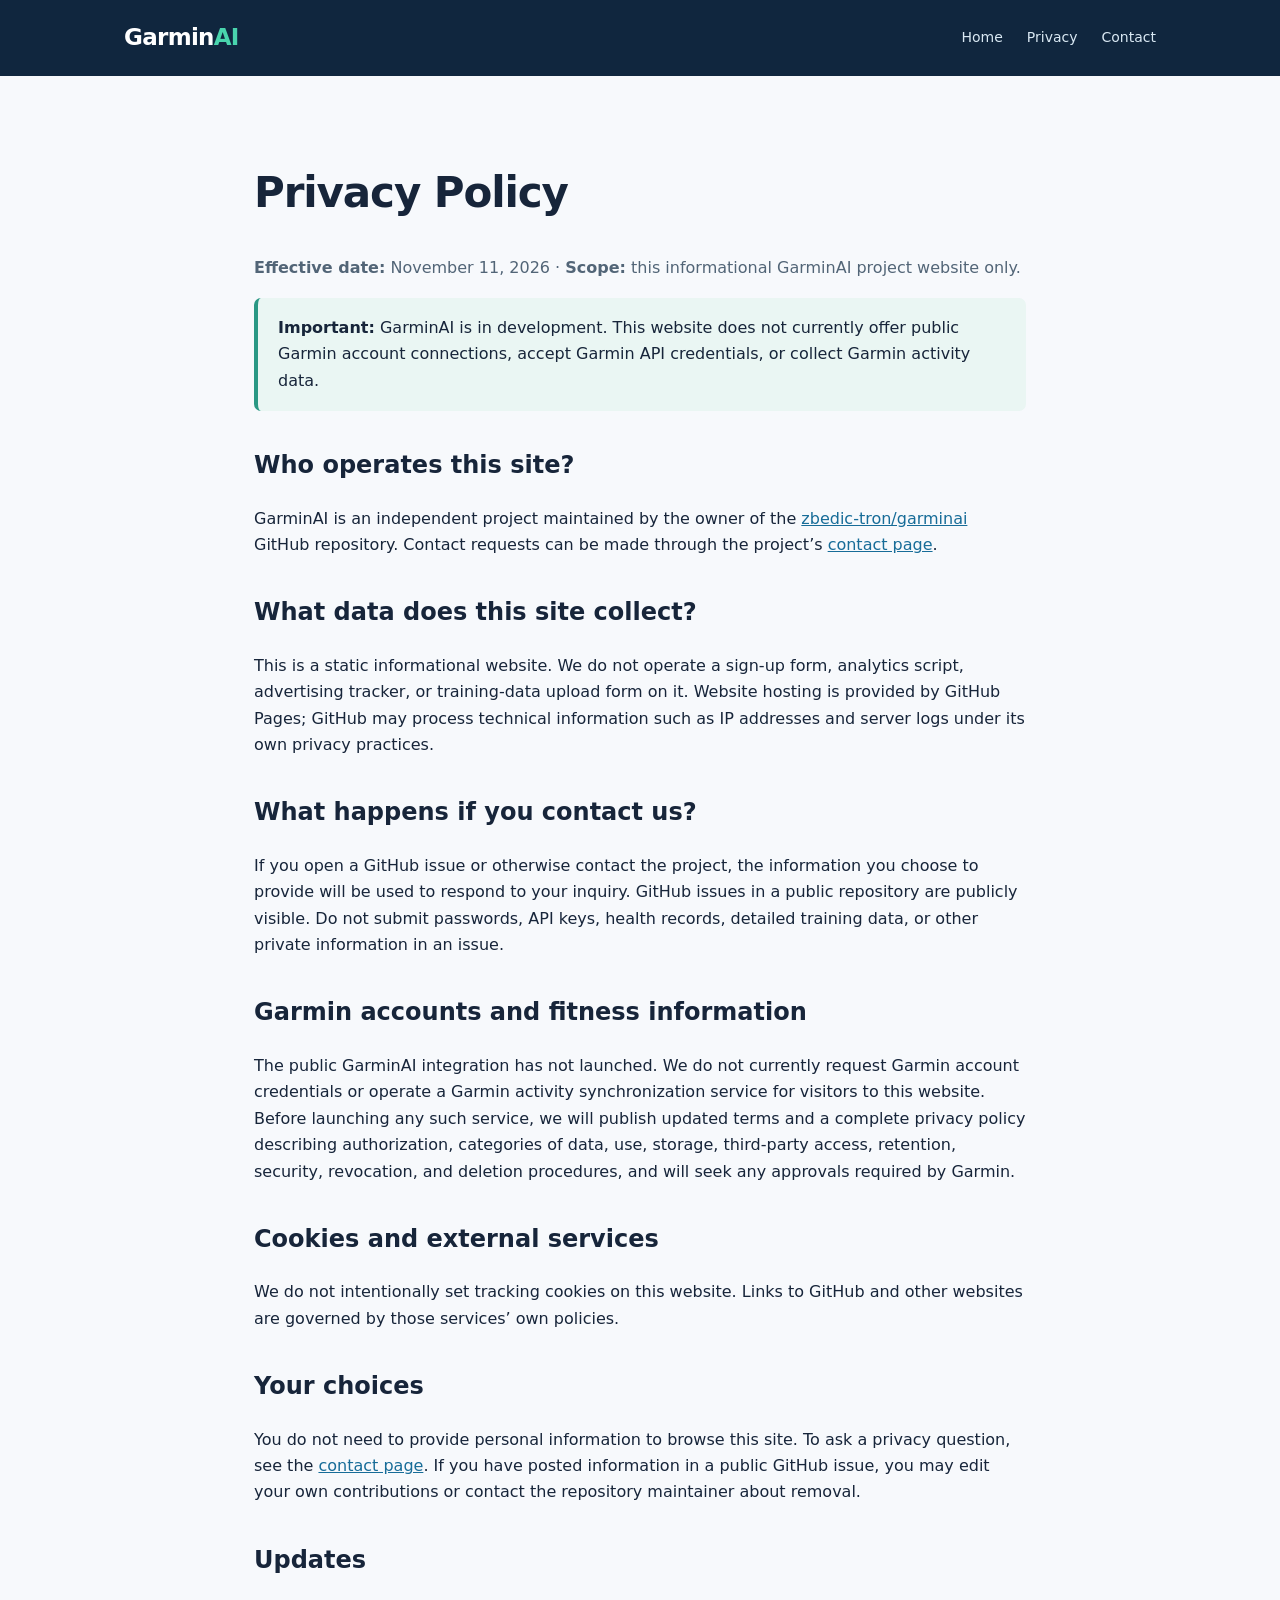
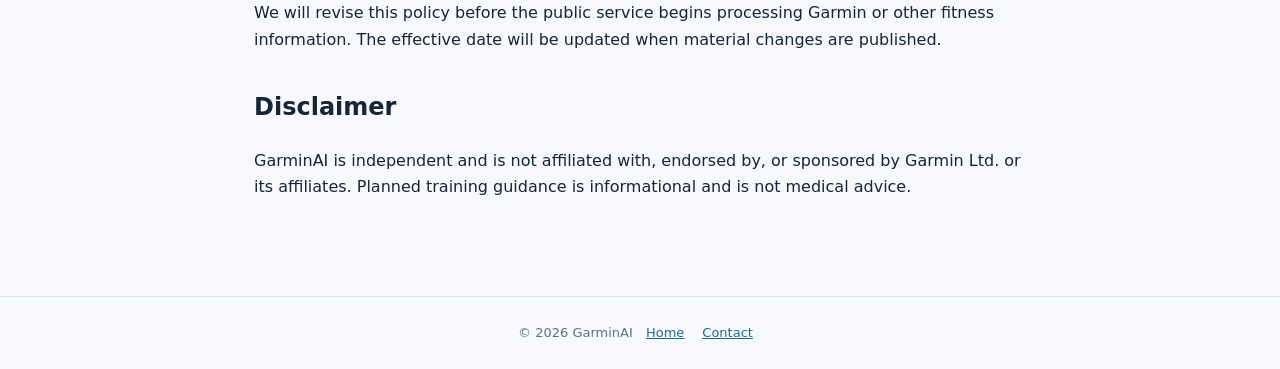
==== privacy.html @ ea96f56f "Add files via upload" ====
<!DOCTYPE html><html lang="en"><head><meta charset="UTF-8"><meta name="viewport" content="width=device-width,initial-scale=1"><meta name="description" content="GarminAI privacy policy for its informational project website."><title>Privacy Policy | GarminAI</title><link rel="stylesheet" href="style.css"></head><body><header><nav><a class="brand" href="index.html">Garmin<span>AI</span></a><div class="links"><a href="index.html">Home</a><a href="privacy.html">Privacy</a><a href="contact.html">Contact</a></div></nav></header><main class="page"><h1>Privacy Policy</h1><p class="muted"><strong>Effective date:</strong> November 11, 2026 · <strong>Scope:</strong> this informational GarminAI project website only.</p><div class="note"><strong>Important:</strong> GarminAI is in development. This website does not currently offer public Garmin account connections, accept Garmin API credentials, or collect Garmin activity data.</div><h2>Who operates this site?</h2><p>GarminAI is an independent project maintained by the owner of the <a href="https://github.com/zbedic-tron/garminai">zbedic-tron/garminai</a> GitHub repository. Contact requests can be made through the project’s <a href="contact.html">contact page</a>.</p><h2>What data does this site collect?</h2><p>This is a static informational website. We do not operate a sign-up form, analytics script, advertising tracker, or training-data upload form on it. Website hosting is provided by GitHub Pages; GitHub may process technical information such as IP addresses and server logs under its own privacy practices.</p><h2>What happens if you contact us?</h2><p>If you open a GitHub issue or otherwise contact the project, the information you choose to provide will be used to respond to your inquiry. GitHub issues in a public repository are publicly visible. Do not submit passwords, API keys, health records, detailed training data, or other private information in an issue.</p><h2>Garmin accounts and fitness information</h2><p>The public GarminAI integration has not launched. We do not currently request Garmin account credentials or operate a Garmin activity synchronization service for visitors to this website. Before launching any such service, we will publish updated terms and a complete privacy policy describing authorization, categories of data, use, storage, third-party access, retention, security, revocation, and deletion procedures, and will seek any approvals required by Garmin.</p><h2>Cookies and external services</h2><p>We do not intentionally set tracking cookies on this website. Links to GitHub and other websites are governed by those services’ own policies.</p><h2>Your choices</h2><p>You do not need to provide personal information to browse this site. To ask a privacy question, see the <a href="contact.html">contact page</a>. If you have posted information in a public GitHub issue, you may edit your own contributions or contact the repository maintainer about removal.</p><h2>Updates</h2><p>We will revise this policy before the public service begins processing Garmin or other fitness information. The effective date will be updated when material changes are published.</p><h2>Disclaimer</h2><p>GarminAI is independent and is not affiliated with, endorsed by, or sponsored by Garmin Ltd. or its affiliates. Planned training guidance is informational and is not medical advice.</p></main><footer>© 2026 GarminAI <a href="index.html">Home</a><a href="contact.html">Contact</a></footer></body></html>
---- style.css ----
:root{font-family:Inter,ui-sans-serif,system-ui,-apple-system,'Segoe UI',sans-serif;color:#17253a;background:#f7f9fc}*{box-sizing:border-box}body{margin:0;line-height:1.65}a{color:#176c98}a:focus-visible{outline:3px solid #f9ae42}header{background:#10263e;color:#fff}nav{max-width:1080px;margin:auto;display:flex;align-items:center;justify-content:space-between;padding:19px 24px;gap:20px;flex-wrap:wrap}.brand{font-size:23px;font-weight:800;letter-spacing:-.7px;color:#fff;text-decoration:none}.brand span{color:#49d4ad}nav .links{display:flex;gap:24px}nav .links a{color:#d9e8f3;text-decoration:none;font-size:14px}nav .links a:hover{text-decoration:underline}main{max-width:1080px;margin:auto;padding:54px 24px 80px}.hero{background:linear-gradient(120deg,#102b48,#196c73);border-radius:24px;padding:56px;color:white;margin-bottom:36px}.eyebrow{text-transform:uppercase;letter-spacing:1.7px;color:#7ee8cb;font-size:12px;font-weight:800}.hero h1{font-size:clamp(34px,5vw,56px);line-height:1.12;letter-spacing:-1.6px;max-width:770px;margin:18px 0}.hero p{max-width:710px;color:#e1f0f2;font-size:18px}.pill{display:inline-flex;align-items:center;border:1px solid #7ee8cb;color:#c7ffed;border-radius:999px;padding:5px 13px;font-size:12px;font-weight:700}.grid{display:grid;grid-template-columns:repeat(auto-fit,minmax(230px,1fr));gap:18px}.tile{background:white;border:1px solid #e1e8ef;border-radius:18px;padding:26px;box-shadow:0 3px 12px #11284108}.tile h3{margin:0 0 9px}.tile p{margin:0;color:#4c5e70}.section{margin:48px 0}.section h2{font-size:30px;letter-spacing:-.7px;margin-bottom:12px}.muted{color:#526577}.note{border-left:4px solid #2a9884;background:#eaf6f3;padding:17px 20px;border-radius:7px}.page{max-width:820px}.page h1{font-size:42px;letter-spacing:-1.1px}.page h2{margin-top:35px}.page li{margin:8px 0}footer{border-top:1px solid #dce6ed;padding:25px 24px;text-align:center;color:#607184;font-size:13px}footer a{margin:0 9px}@media(max-width:600px){.hero{padding:34px 26px}main{padding-top:25px}}
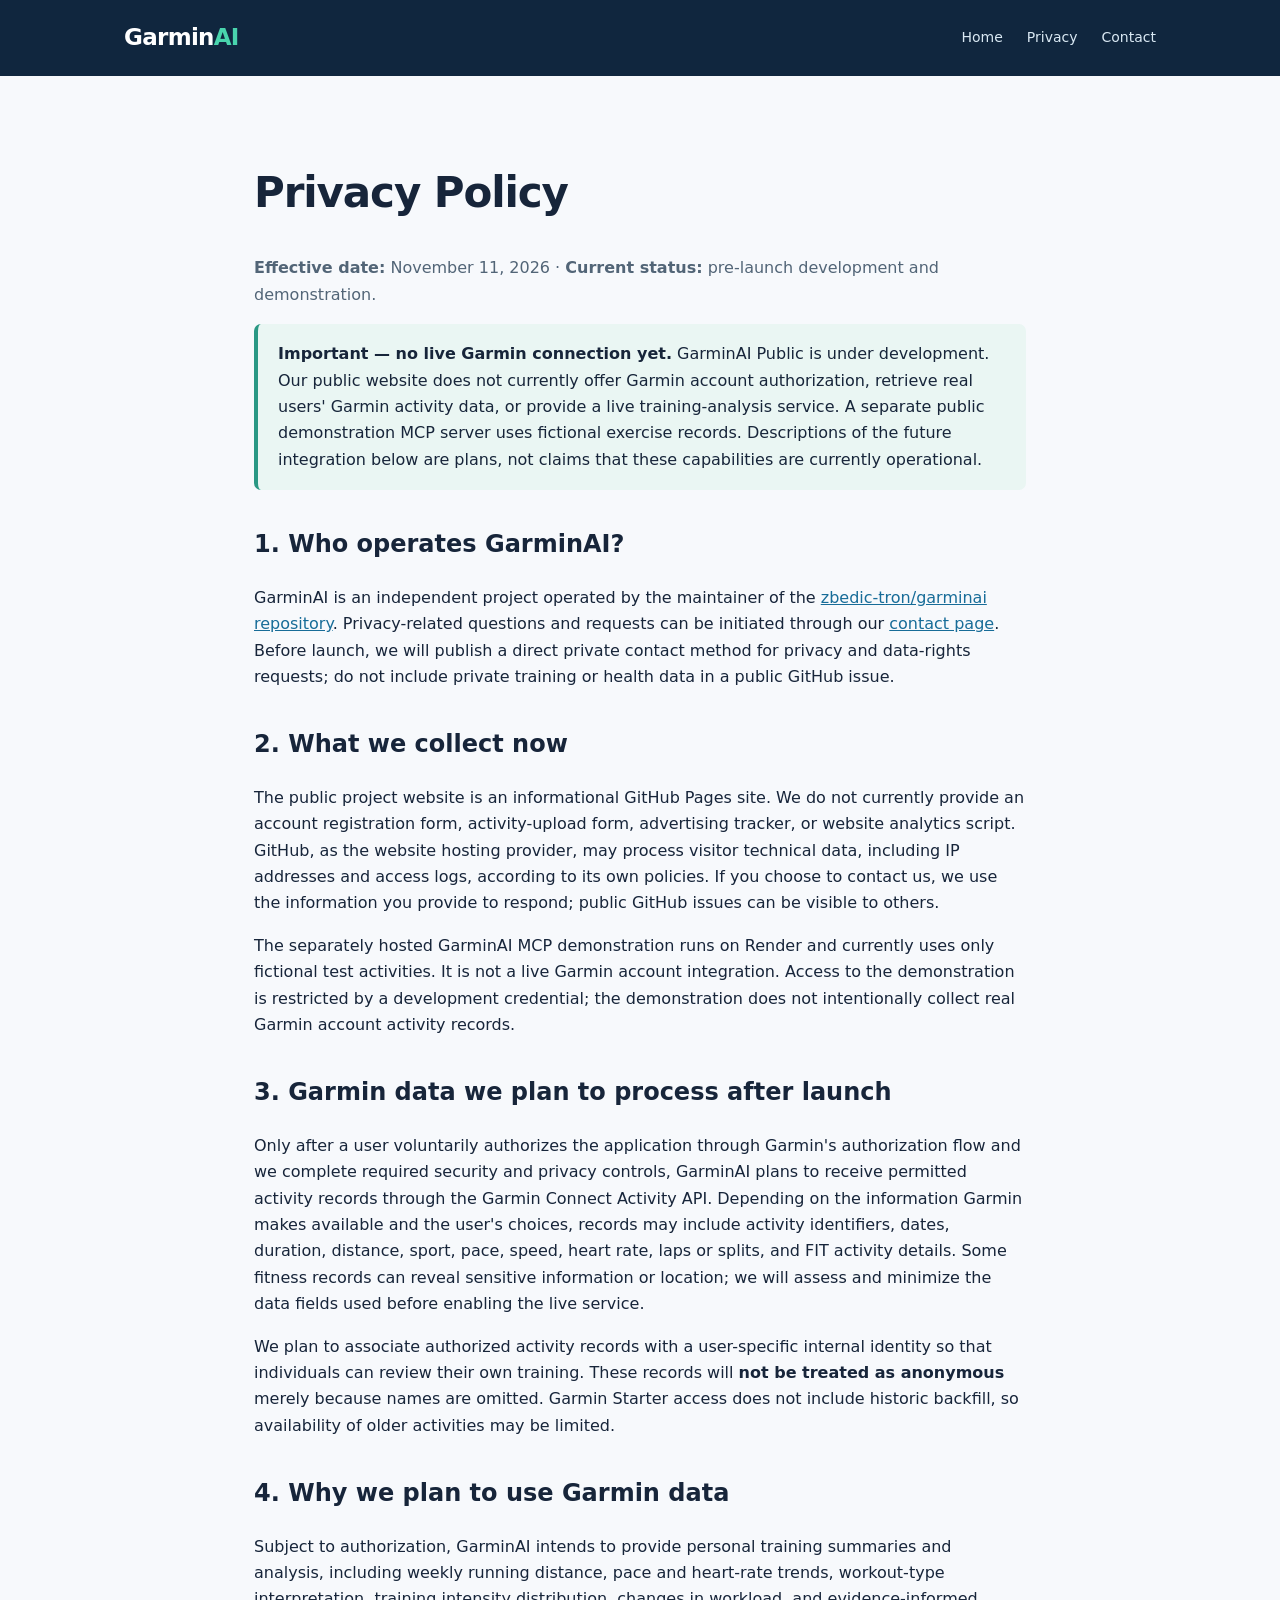
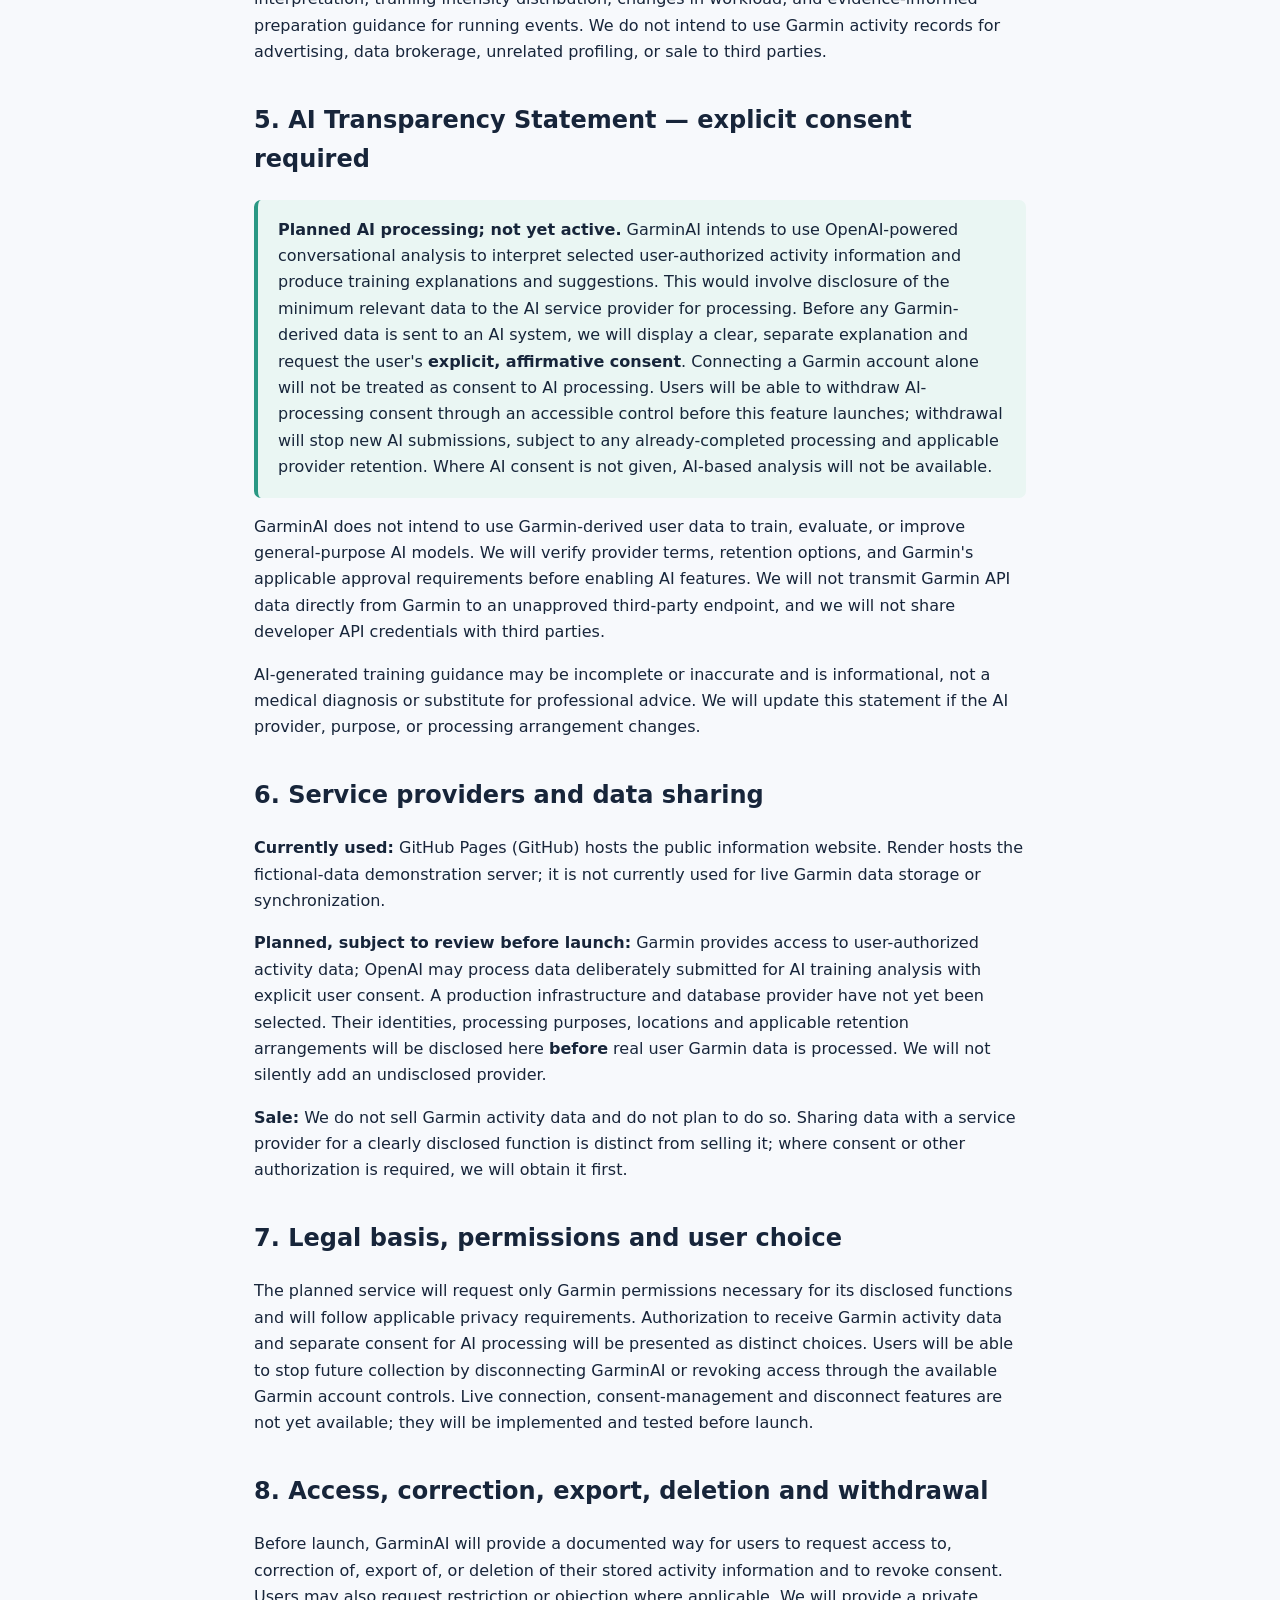
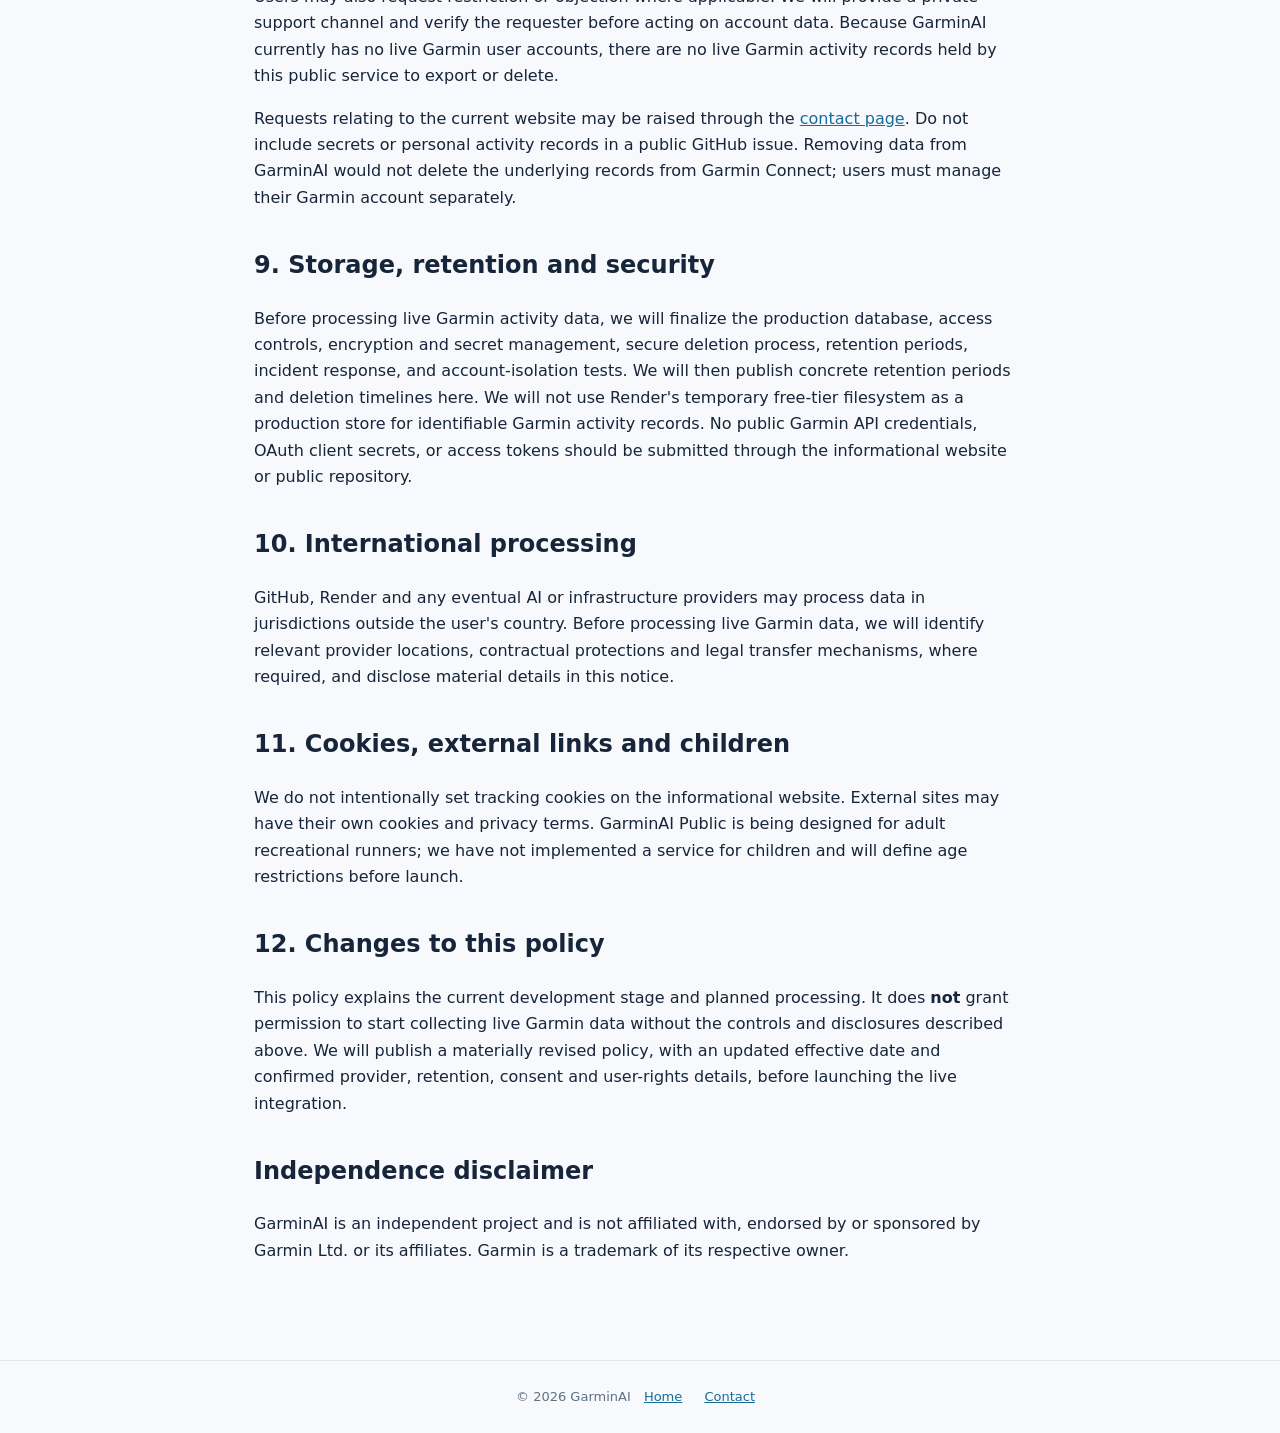
==== commit 7d93b0a3: "Add files via upload" ====
--- a/privacy.html
+++ b/privacy.html
@@ -1 +1,71 @@
-<!DOCTYPE html><html lang="en"><head><meta charset="UTF-8"><meta name="viewport" content="width=device-width,initial-scale=1"><meta name="description" content="GarminAI privacy policy for its informational project website."><title>Privacy Policy | GarminAI</title><link rel="stylesheet" href="style.css"></head><body><header><nav><a class="brand" href="index.html">Garmin<span>AI</span></a><div class="links"><a href="index.html">Home</a><a href="privacy.html">Privacy</a><a href="contact.html">Contact</a></div></nav></header><main class="page"><h1>Privacy Policy</h1><p class="muted"><strong>Effective date:</strong> November 11, 2026 · <strong>Scope:</strong> this informational GarminAI project website only.</p><div class="note"><strong>Important:</strong> GarminAI is in development. This website does not currently offer public Garmin account connections, accept Garmin API credentials, or collect Garmin activity data.</div><h2>Who operates this site?</h2><p>GarminAI is an independent project maintained by the owner of the <a href="https://github.com/zbedic-tron/garminai">zbedic-tron/garminai</a> GitHub repository. Contact requests can be made through the project’s <a href="contact.html">contact page</a>.</p><h2>What data does this site collect?</h2><p>This is a static informational website. We do not operate a sign-up form, analytics script, advertising tracker, or training-data upload form on it. Website hosting is provided by GitHub Pages; GitHub may process technical information such as IP addresses and server logs under its own privacy practices.</p><h2>What happens if you contact us?</h2><p>If you open a GitHub issue or otherwise contact the project, the information you choose to provide will be used to respond to your inquiry. GitHub issues in a public repository are publicly visible. Do not submit passwords, API keys, health records, detailed training data, or other private information in an issue.</p><h2>Garmin accounts and fitness information</h2><p>The public GarminAI integration has not launched. We do not currently request Garmin account credentials or operate a Garmin activity synchronization service for visitors to this website. Before launching any such service, we will publish updated terms and a complete privacy policy describing authorization, categories of data, use, storage, third-party access, retention, security, revocation, and deletion procedures, and will seek any approvals required by Garmin.</p><h2>Cookies and external services</h2><p>We do not intentionally set tracking cookies on this website. Links to GitHub and other websites are governed by those services’ own policies.</p><h2>Your choices</h2><p>You do not need to provide personal information to browse this site. To ask a privacy question, see the <a href="contact.html">contact page</a>. If you have posted information in a public GitHub issue, you may edit your own contributions or contact the repository maintainer about removal.</p><h2>Updates</h2><p>We will revise this policy before the public service begins processing Garmin or other fitness information. The effective date will be updated when material changes are published.</p><h2>Disclaimer</h2><p>GarminAI is independent and is not affiliated with, endorsed by, or sponsored by Garmin Ltd. or its affiliates. Planned training guidance is informational and is not medical advice.</p></main><footer>© 2026 GarminAI <a href="index.html">Home</a><a href="contact.html">Contact</a></footer></body></html>
+<!DOCTYPE html>
+<html lang="en">
+<head>
+  <meta charset="UTF-8">
+  <meta name="viewport" content="width=device-width, initial-scale=1">
+  <meta name="description" content="GarminAI privacy policy, planned Garmin Connect integration, and AI transparency statement.">
+  <title>Privacy Policy | GarminAI</title>
+  <link rel="stylesheet" href="style.css">
+</head>
+<body>
+<header>
+  <nav>
+    <a class="brand" href="index.html">Garmin<span>AI</span></a>
+    <div class="links"><a href="index.html">Home</a><a href="privacy.html">Privacy</a><a href="contact.html">Contact</a></div>
+  </nav>
+</header>
+<main class="page">
+  <h1>Privacy Policy</h1>
+  <p class="muted"><strong>Effective date:</strong> November 11, 2026 · <strong>Current status:</strong> pre-launch development and demonstration.</p>
+
+  <div class="note"><strong>Important — no live Garmin connection yet.</strong> GarminAI Public is under development. Our public website does not currently offer Garmin account authorization, retrieve real users' Garmin activity data, or provide a live training-analysis service. A separate public demonstration MCP server uses fictional exercise records. Descriptions of the future integration below are plans, not claims that these capabilities are currently operational.</div>
+
+  <h2>1. Who operates GarminAI?</h2>
+  <p>GarminAI is an independent project operated by the maintainer of the <a href="https://github.com/zbedic-tron/garminai">zbedic-tron/garminai repository</a>. Privacy-related questions and requests can be initiated through our <a href="contact.html">contact page</a>. Before launch, we will publish a direct private contact method for privacy and data-rights requests; do not include private training or health data in a public GitHub issue.</p>
+
+  <h2>2. What we collect now</h2>
+  <p>The public project website is an informational GitHub Pages site. We do not currently provide an account registration form, activity-upload form, advertising tracker, or website analytics script. GitHub, as the website hosting provider, may process visitor technical data, including IP addresses and access logs, according to its own policies. If you choose to contact us, we use the information you provide to respond; public GitHub issues can be visible to others.</p>
+  <p>The separately hosted GarminAI MCP demonstration runs on Render and currently uses only fictional test activities. It is not a live Garmin account integration. Access to the demonstration is restricted by a development credential; the demonstration does not intentionally collect real Garmin account activity records.</p>
+
+  <h2>3. Garmin data we plan to process after launch</h2>
+  <p>Only after a user voluntarily authorizes the application through Garmin's authorization flow and we complete required security and privacy controls, GarminAI plans to receive permitted activity records through the Garmin Connect Activity API. Depending on the information Garmin makes available and the user's choices, records may include activity identifiers, dates, duration, distance, sport, pace, speed, heart rate, laps or splits, and FIT activity details. Some fitness records can reveal sensitive information or location; we will assess and minimize the data fields used before enabling the live service.</p>
+  <p>We plan to associate authorized activity records with a user-specific internal identity so that individuals can review their own training. These records will <strong>not be treated as anonymous</strong> merely because names are omitted. Garmin Starter access does not include historic backfill, so availability of older activities may be limited.</p>
+
+  <h2>4. Why we plan to use Garmin data</h2>
+  <p>Subject to authorization, GarminAI intends to provide personal training summaries and analysis, including weekly running distance, pace and heart-rate trends, workout-type interpretation, training intensity distribution, changes in workload, and evidence-informed preparation guidance for running events. We do not intend to use Garmin activity records for advertising, data brokerage, unrelated profiling, or sale to third parties.</p>
+
+  <h2>5. AI Transparency Statement — explicit consent required</h2>
+  <div class="note"><strong>Planned AI processing; not yet active.</strong> GarminAI intends to use OpenAI-powered conversational analysis to interpret selected user-authorized activity information and produce training explanations and suggestions. This would involve disclosure of the minimum relevant data to the AI service provider for processing. Before any Garmin-derived data is sent to an AI system, we will display a clear, separate explanation and request the user's <strong>explicit, affirmative consent</strong>. Connecting a Garmin account alone will not be treated as consent to AI processing. Users will be able to withdraw AI-processing consent through an accessible control before this feature launches; withdrawal will stop new AI submissions, subject to any already-completed processing and applicable provider retention. Where AI consent is not given, AI-based analysis will not be available.</div>
+  <p>GarminAI does not intend to use Garmin-derived user data to train, evaluate, or improve general-purpose AI models. We will verify provider terms, retention options, and Garmin's applicable approval requirements before enabling AI features. We will not transmit Garmin API data directly from Garmin to an unapproved third-party endpoint, and we will not share developer API credentials with third parties.</p>
+  <p>AI-generated training guidance may be incomplete or inaccurate and is informational, not a medical diagnosis or substitute for professional advice. We will update this statement if the AI provider, purpose, or processing arrangement changes.</p>
+
+  <h2>6. Service providers and data sharing</h2>
+  <p><strong>Currently used:</strong> GitHub Pages (GitHub) hosts the public information website. Render hosts the fictional-data demonstration server; it is not currently used for live Garmin data storage or synchronization.</p>
+  <p><strong>Planned, subject to review before launch:</strong> Garmin provides access to user-authorized activity data; OpenAI may process data deliberately submitted for AI training analysis with explicit user consent. A production infrastructure and database provider have not yet been selected. Their identities, processing purposes, locations and applicable retention arrangements will be disclosed here <strong>before</strong> real user Garmin data is processed. We will not silently add an undisclosed provider.</p>
+  <p><strong>Sale:</strong> We do not sell Garmin activity data and do not plan to do so. Sharing data with a service provider for a clearly disclosed function is distinct from selling it; where consent or other authorization is required, we will obtain it first.</p>
+
+  <h2>7. Legal basis, permissions and user choice</h2>
+  <p>The planned service will request only Garmin permissions necessary for its disclosed functions and will follow applicable privacy requirements. Authorization to receive Garmin activity data and separate consent for AI processing will be presented as distinct choices. Users will be able to stop future collection by disconnecting GarminAI or revoking access through the available Garmin account controls. Live connection, consent-management and disconnect features are not yet available; they will be implemented and tested before launch.</p>
+
+  <h2>8. Access, correction, export, deletion and withdrawal</h2>
+  <p>Before launch, GarminAI will provide a documented way for users to request access to, correction of, export of, or deletion of their stored activity information and to revoke consent. Users may also request restriction or objection where applicable. We will provide a private support channel and verify the requester before acting on account data. Because GarminAI currently has no live Garmin user accounts, there are no live Garmin activity records held by this public service to export or delete.</p>
+  <p>Requests relating to the current website may be raised through the <a href="contact.html">contact page</a>. Do not include secrets or personal activity records in a public GitHub issue. Removing data from GarminAI would not delete the underlying records from Garmin Connect; users must manage their Garmin account separately.</p>
+
+  <h2>9. Storage, retention and security</h2>
+  <p>Before processing live Garmin activity data, we will finalize the production database, access controls, encryption and secret management, secure deletion process, retention periods, incident response, and account-isolation tests. We will then publish concrete retention periods and deletion timelines here. We will not use Render's temporary free-tier filesystem as a production store for identifiable Garmin activity records. No public Garmin API credentials, OAuth client secrets, or access tokens should be submitted through the informational website or public repository.</p>
+
+  <h2>10. International processing</h2>
+  <p>GitHub, Render and any eventual AI or infrastructure providers may process data in jurisdictions outside the user's country. Before processing live Garmin data, we will identify relevant provider locations, contractual protections and legal transfer mechanisms, where required, and disclose material details in this notice.</p>
+
+  <h2>11. Cookies, external links and children</h2>
+  <p>We do not intentionally set tracking cookies on the informational website. External sites may have their own cookies and privacy terms. GarminAI Public is being designed for adult recreational runners; we have not implemented a service for children and will define age restrictions before launch.</p>
+
+  <h2>12. Changes to this policy</h2>
+  <p>This policy explains the current development stage and planned processing. It does <strong>not</strong> grant permission to start collecting live Garmin data without the controls and disclosures described above. We will publish a materially revised policy, with an updated effective date and confirmed provider, retention, consent and user-rights details, before launching the live integration.</p>
+
+  <h2>Independence disclaimer</h2>
+  <p>GarminAI is an independent project and is not affiliated with, endorsed by or sponsored by Garmin Ltd. or its affiliates. Garmin is a trademark of its respective owner.</p>
+</main>
+<footer>© 2026 GarminAI <a href="index.html">Home</a> <a href="contact.html">Contact</a></footer>
+</body>
+</html>
